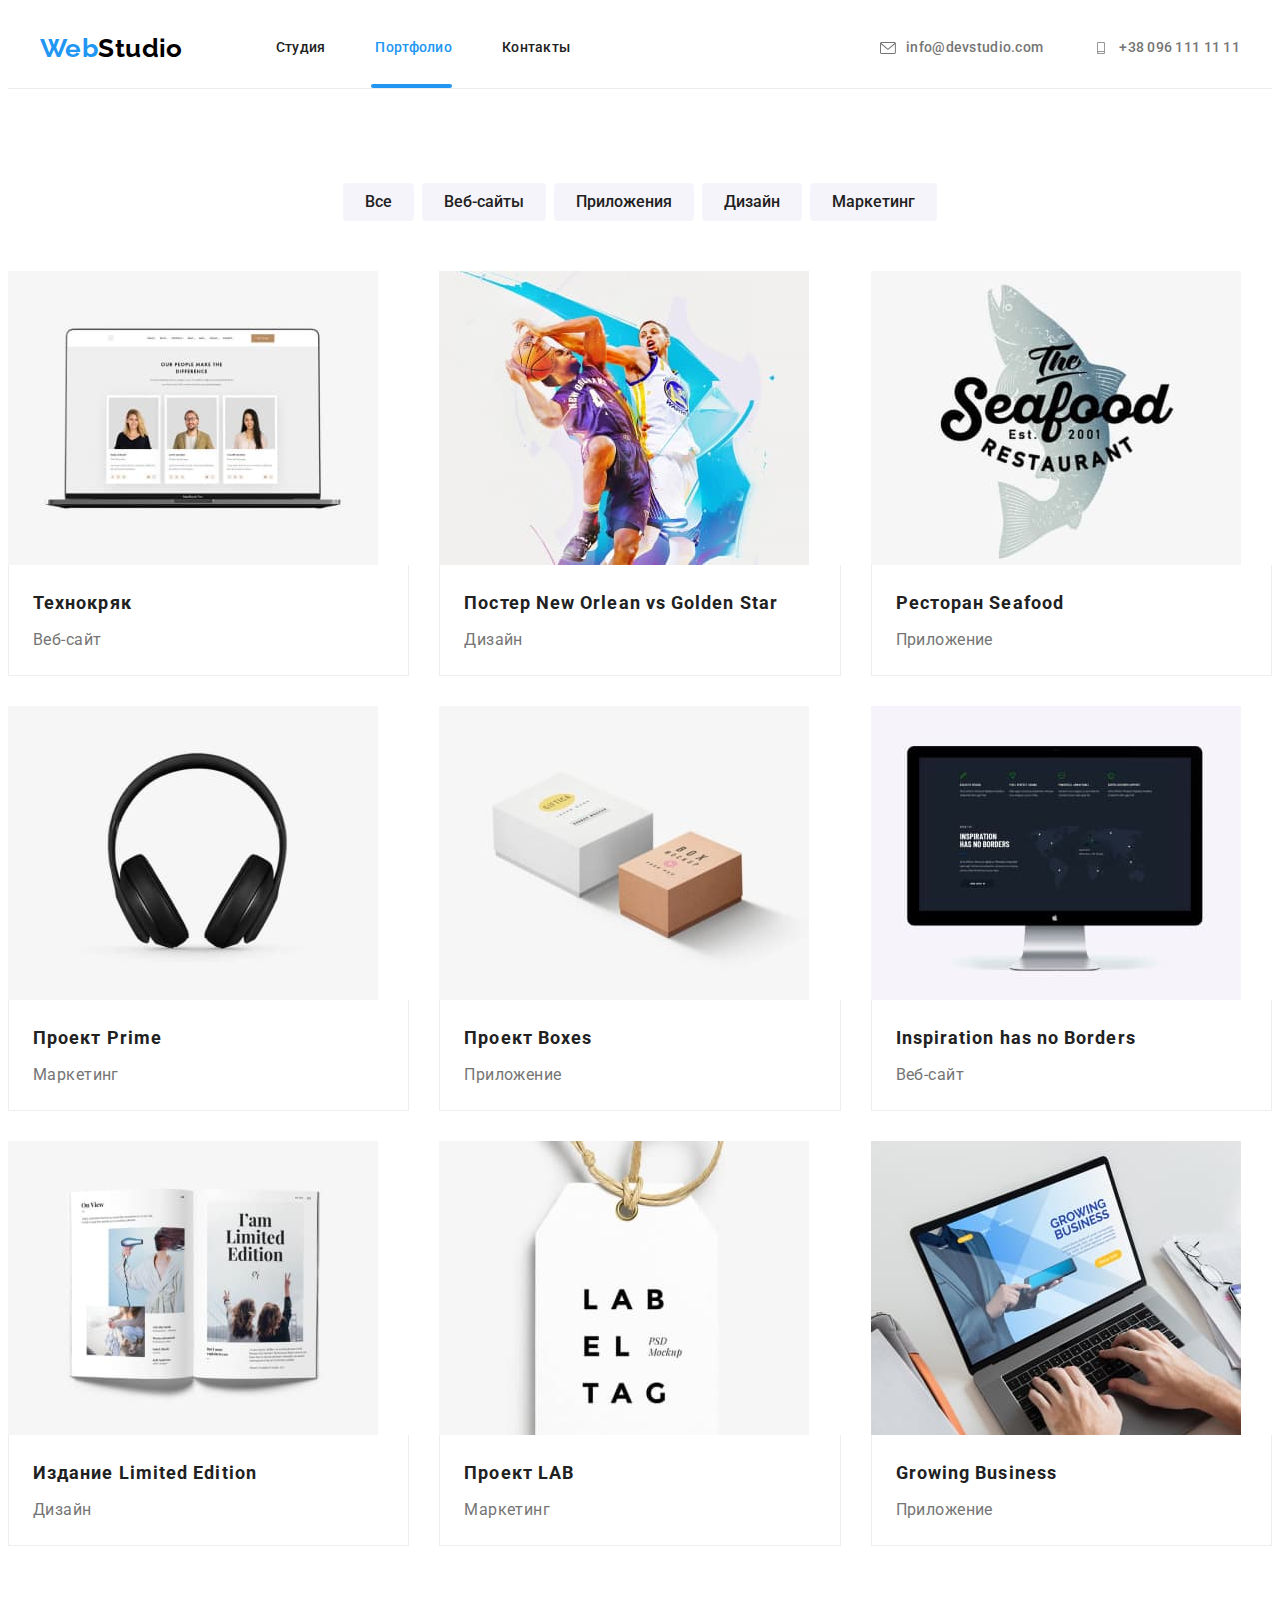
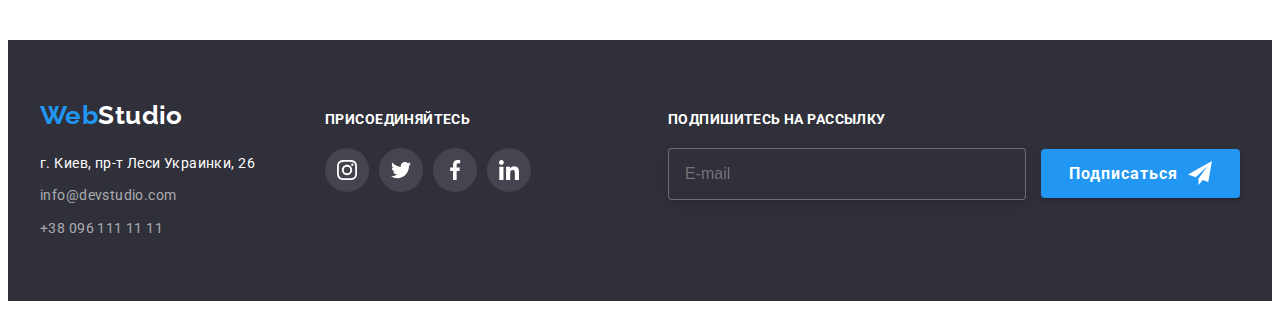
==== portfolio.html @ 540396a2 "Оформление классов по BEM: hero, button" ====
<!DOCTYPE html>
<html lang="ru">
  <head>
    <meta charset="UTF-8" />
    <meta http-equiv="X-UA-Compatible" content="IE=edge" />
    <meta name="viewport" content="width=device-width, initial-scale=1.0" />
    <link rel="preconnect" href="https://fonts.gstatic.com" />
    <link
      href="https://fonts.googleapis.com/css2?family=Raleway:wght@700&family=Roboto:wght@400;500;700;900&display=swap"
      rel="stylesheet"
    />
    <link rel="stylesheet" href="./css/styles.css" />
    <link
      rel="stylesheet"
      href="https://cdnjs.cloudflare.com/ajax/libs/modern-normalize/0.2.0/modern-normalize.min.css"
      integrity="sha512-sqIVMkf5f8XGYI/UZYGs7wODxlUeoj9JknataPfUwtvrSKWMHrMXGZ7Evb6nabFYJQG15vFFyALe6r0nWCD1Ug=="
      crossorigin="anonymous"
    />
    <title>Портфолио</title>
  </head>
  <body class="body">
    <!--Header-->
    <header class="header">
      <div class="body__container">
        <nav class="navigation">
          <a href="./index.html" class="logo logo--color-black header__logo"><span class="logo__web">Web</span>Studio</a>
          <ul class="list navigation__list">
            <li class="navigation__item">
              <a href="./index.html" class="navigation__link">Студия</a>
            </li>
            <li class="navigation__item">
              <a href="./portfolio.html" class="navigation__link navigation__current-page">Портфолио</a>
            </li>
            <li class="navigation__item">
              <a href="#" class="navigation__link">Контакты</a>
            </li>
          </ul>
        </nav>
        <ul class="list header-contact__list">
          <li class="header-contact__item">
            <a href="mailto:info@devstudio.com" class="header-contact__link">
              <svg class="header-contact__icon" aria-label="Электронный адрес" width="16px" height="12px">
                <use href="./images/icons.svg#envelope"></use>
              </svg>
              info@devstudio.com</a>
          </li>
          <li class="header-contact__item">
            <a href="tel:+380961111111" class="header-contact__link">
              <svg class="header-contact__icon" aria-label="Номер телефона" width="16px" height="12px">
                <use href="./images/icons.svg#smartphone"></use>
              </svg>
              +38 096 111 11 11</a>
          </li>
        </ul>
      </div>
    </header>
    <main>
      <!-- Our portfolio -->
      <section class="section">
        <div class="container">
          <h1 class="visually-hidden">Наше портфолио</h1>
          <h2 class="visually-hidden">Work filter</h2>
          <ul class="work-filter list">
            <li class="item">
              <button type="button" class="filter-button">Все</button>
            </li>
            <li class="item">
              <button type="button" class="filter-button">Веб-сайты</button>
            </li>
            <li class="item">
              <button type="button" class="filter-button">Приложения</button>
            </li>
            <li class="item">
              <button type="button" class="filter-button">Дизайн</button>
            </li>
            <li class="item">
              <button type="button" class="filter-button">Маркетинг</button>
            </li>
          </ul>
          <h2 class="visually-hidden">Work list</h2>
          <ul class="work-list list">
            <li class="item">
              <div class="work-photo">
                <img src="./images/portfolio/work1.jpg" alt="Ноутбук с
                изображением лендинга" width: 370px; />
                <div class="work-overlay">
                  <p class="text">
                    Технокряк это современная площадка распространения
                    коронавируса. Компании используют эту платформу для
                    цифрового шпионажа и атак на защищённые сервера конкурентов.
                  </p>
                </div>
              </div>
              <div class="work-list-content">
                <h3 class="work-name">Технокряк</h3>
                <p class="work-type">Веб-сайт</p>
              </div>
            </li>
            <li class="item">
              <div class="work-photo">
                <img src="./images/portfolio/work2.jpg" alt="Два баскетболиста"
                width: 370px; />
                <div class="work-overlay">
                  <p class="text">
                    Технокряк это современная площадка распространения
                    коронавируса. Компании используют эту платформу для
                    цифрового шпионажа и атак на защищённые сервера конкурентов.
                  </p>
                </div>
              </div>
              <div class="work-list-content">
                <h3 class="work-name">Постер New Orlean vs Golden Star</h3>
                <p class="work-type">Дизайн</p>
              </div>
            </li>
            <li class="item">
              <div class="work-photo">
                <img src="./images/portfolio/work3.jpg" alt="Логотип Seafood"
                width: 370px; />
                <div class="work-overlay">
                  <p class="text">
                    Технокряк это современная площадка распространения
                    коронавируса. Компании используют эту платформу для
                    цифрового шпионажа и атак на защищённые сервера конкурентов.
                  </p>
                </div>
              </div>
              <div class="work-list-content">
                <h3 class="work-name">Ресторан Seafood</h3>
                <p class="work-type">Приложение</p>
              </div>
            </li>
            <li class="item">
              <div class="work-photo">
                <img src="./images/portfolio/work4.jpg" alt="Наушники" width:
                370px; />
                <div class="work-overlay">
                  <p class="text">
                    Технокряк это современная площадка распространения
                    коронавируса. Компании используют эту платформу для
                    цифрового шпионажа и атак на защищённые сервера конкурентов.
                  </p>
                </div>
              </div>
              <div class="work-list-content">
                <h3 class="work-name">Проект Prime</h3>
                <p class="work-type">Маркетинг</p>
              </div>
            </li>
            <li class="item">
              <div class="work-photo">
                <img src="./images/portfolio/work5.jpg" alt="Коробки" width:
                370px; />
                <div class="work-overlay">
                  <p class="text">
                    Технокряк это современная площадка распространения
                    коронавируса. Компании используют эту платформу для
                    цифрового шпионажа и атак на защищённые сервера конкурентов.
                  </p>
                </div>
              </div>
              <div class="work-list-content">
                <h3 class="work-name">Проект Boxes</h3>
                <p class="work-type">Приложение</p>
              </div>
            </li>
            <li class="item">
              <div class="work-photo">
                <img src="./images/portfolio/work6.jpg" alt="Монитор" width:
                370px; />
                <div class="work-overlay">
                  <p class="text">
                    Технокряк это современная площадка распространения
                    коронавируса. Компании используют эту платформу для
                    цифрового шпионажа и атак на защищённые сервера конкурентов.
                  </p>
                </div>
              </div>
              <div class="work-list-content">
                <h3 class="work-name">Inspiration has no Borders</h3>
                <p class="work-type">Веб-сайт</p>
              </div>
            </li>
            <li class="item">
              <div class="work-photo">
                <img src="./images/portfolio/work7.jpg" alt="Книга" />
                <div class="work-overlay">
                  <p class="text">
                    Технокряк это современная площадка распространения
                    коронавируса. Компании используют эту платформу для
                    цифрового шпионажа и атак на защищённые сервера конкурентов.
                  </p>
                </div>
              </div>
              <div class="work-list-content">
                <h3 class="work-name">Издание Limited Edition</h3>
                <p class="work-type">Дизайн</p>
              </div>
            </li>
            <li class="item">
              <div class="work-photo">
                <img src="./images/portfolio/work8.jpg" alt="Бирка LAB" width:
                370px; />
                <div class="work-overlay">
                  <p class="text">
                    Технокряк это современная площадка распространения
                    коронавируса. Компании используют эту платформу для
                    цифрового шпионажа и атак на защищённые сервера конкурентов.
                  </p>
                </div>
              </div>
              <div class="work-list-content">
                <h3 class="work-name">Проект LAB</h3>
                <p class="work-type">Маркетинг</p>
              </div>
            </li>
            <li class="item">
              <div class="work-photo">
                <img src="./images/portfolio/work9.jpg" alt="Работа за
                ноутбуком" width: 370px; />
                <div class="work-overlay">
                  <p class="text">
                    Технокряк это современная площадка распространения
                    коронавируса. Компании используют эту платформу для
                    цифрового шпионажа и атак на защищённые сервера конкурентов.
                  </p>
                </div>
              </div>
              <div class="work-list-content">
                <h3 class="work-name">Growing Business</h3>
                <p class="work-type">Приложение</p>
              </div>
            </li>
          </ul>
        </div>
      </section>
    </main>
    <!--Footer-->
    <footer class="footer">
      <div class="body__container">
        <div class="address-thumb">
          <a href="./index.html" class="logo logo--color-white">
            <span class="logo__web">Web</span>Studio</a>
          <address class="address">
            г. Киев, пр-т Леси Украинки, 26
            <a href="mailto:info@devstudio.com" class="footer-contacts">info@devstudio.com</a>
            <a href="tel:+380961111111" class="footer-contacts">+38 096 111 11 11</a>
          </address>
        </div>
        <div class="member-social-links-thumb">
          <p class="footer-title">присоединяйтесь</p>
          <ul class="footer-social-links">
            <li class="footer-social-link">
              <a href="#" class="social-link" aria-label="иконка instagram">
                <svg class="icon" width="20px" height="20px">
                  <use href="./images/icons.svg#instagram"></use>
                </svg>
              </a>
            </li>
            <li class="footer-social-link">
              <a href="#" class="social-link" aria-label="иконка twitter">
                <svg class="icon" width="20px" height="20px">
                  <use href="./images/icons.svg#twitter"></use>
                </svg>
              </a>
            </li>
            <li class="footer-social-link">
              <a href="#" class="social-link" aria-label="иконка facebook">
                <svg class="icon" width="20px" height="20px">
                  <use href="./images/icons.svg#facebook"></use>
                </svg>
              </a>
            </li>
            <li class="footer-social-link">
              <a href="#" class="social-link" aria-label="иконка linkedin">
                <svg class="icon" width="20px" height="20px">
                  <use href="./images/icons.svg#linkedin"></use>
                </svg>
              </a>
            </li>
          </ul>
        </div>
        <div class="subscribe-thumb">
          <form class="subscribe-form">
            <p class="footer-title">Подпишитесь на рассылку</p>
            <label class="subscribe-field">
              <input type="email" class="subscribe-input" name="mail" placeholder="E-mail" />
            </label>
            <button type="submit" class="button subscribe__button">
              Подписаться
              <svg class="subscribe__icon" width="24px" height="24px">
                <use href="./images/icons.svg#icon-send"></use>
              </svg>
            </button>
          </form>
        </div>
      </div>
    </footer>
  </body>
</html>
---- css/styles.css ----
:root {
  --text-color: #757575;
  --accent: #2196f3;
  --heading-color: #212121;
  --white-color: #ffffff;
  --black-color: #000000;
  --background-dark: #2f303a;
  --background-grey: #f5f4fa;
  --icon-color: #afb1b8;
  --duration: 250ms;
  --cubic-bezier: cubic-bezier(0.4, 0, 0.2, 1);
}

.body {
  font-family: "Roboto", sans-serif;
  font-style: normal;
  font-weight: normal;
  font-size: 14px;
  line-height: 1.71;
  letter-spacing: 0.03em;
  color: var(--text-color);
}

a {
  text-decoration: none;
}

li {
  list-style: none;
}

img {
  display: block;
  max-width: 100%;
  height: auto;
}

button {
  font-family: inherit;
  cursor: pointer;
  background-color: inherit;
  border: none;
}

h1,
h2,
h3,
h4,
h5,
h6,
p {
  margin-top: 0;
  margin-bottom: 0;
}

/* components */

.body__container {
  width: 1200px;
  padding-left: 15px;
  padding-right: 15px;
  margin-left: auto;
  margin-right: auto;
}

.list {
  list-style: none;
  padding-left: 0;
  margin: 0;
}

.logo {
  font-family: Raleway, sans-serif;
  font-style: normal;
  font-weight: bold;
  font-size: 26px;
  line-height: 1.19;
}

.logo__web {
  color: var(--accent);
}

.logo--color-black {
  color: var(--black-color);
}

.logo--color-white {
  color: var(--white-color);
}

.section {
  padding-top: 94px;
  padding-bottom: 94px;
}

.section__title {
  margin-bottom: 50px;
  font-size: 36px;
  line-height: 1.17;
  text-align: center;
  color: var(--heading-color);
}

.visually-hidden {
  position: absolute;
  width: 1px;
  height: 1px;
  margin: -1px;
  border: 0;
  padding: 0;

  white-space: nowrap;
  clip-path: inset(100%);
  clip: rect(0 0 0 0);
  overflow: hidden;
}

/* header */

.header {
  border-bottom: 1px solid #ececec;
}

.header .body__container,
.navigation,
.navigation__list,
.header-contact__list {
  display: flex;
  align-items: center;
}

.header__logo {
  margin-right: 93px;
}

.navigation__link {
  color: var(--heading-color);
}

.navigation__item:not(:last-child) {
  margin-right: 50px;
}

.header-contact__list {
  margin-left: auto;
}

.header-contact__item + .header-contact__item {
  margin-left: 50px;
}

.navigation__link,
.header-contact__link {
  display: flex;
  align-items: center;
  padding-top: 32px;
  padding-bottom: 32px;

  font-weight: 500;
  line-height: 1.14;
  letter-spacing: 0.02em;

  transition: color var(--duration) var(--cubic-bezier);
}

.header-contact__link {
  color: var(--text-color);
}

.header-contact__icon {
  margin-right: 10px;
  fill: currentColor;

  transition: fill var(--duration) var(--cubic-bezier);
}

.navigation__link:hover,
.navigation__link:focus,
.header-contact__link:hover,
.header-contact__link:focus,
.footer-contacts:hover,
.footer-contacts:focus {
  color: var(--accent);
}

.header-contact__link:hover .icon,
.header-contact__link:focus .icon {
  fill: var(--accent);
}

.navigation__current-page {
  position: relative;
  color: var(--accent);
  font-weight: 500;
  letter-spacing: 0.02em;
}

.navigation__current-page::after {
  content: "";
  position: absolute;
  right: 0;
  bottom: 0;
  width: 100%;
  border: 2px solid var(--accent);
  border-radius: 2px;
}

/* hero */

.hero {
  padding-top: 200px;
  padding-bottom: 200px;
  margin-left: auto;
  margin-right: auto;

  max-width: 1600px;

  background-color: #c4c4c4;
  background-image: linear-gradient(
      to right,
      rgba(47, 48, 58, 0.4),
      rgba(47, 48, 58, 0.4)
    ),
    url(../images/main-bg.jpg);
  background-size: cover;
}

.hero__title {
  max-width: 696px;
  margin-left: auto;
  margin-right: auto;
  margin-top: 0;
  margin-bottom: 30px;

  font-weight: 900;
  font-size: 44px;
  line-height: 1.36;
  text-align: center;
  letter-spacing: 0.06em;
  text-transform: uppercase;
  color: var(--white-color);
}

.button {
  font-weight: bold;
  font-size: 16px;
  line-height: 1.87;
  display: flex;
  align-items: center;
  text-align: center;
  letter-spacing: 0.06em;
  cursor: pointer;
  border: 0;
  color: var(--white-color);
  background-color: var(--accent);
  box-shadow: 0px 4px 4px rgba(0, 0, 0, 0.15);
  border-radius: 4px;
}

.hero__button {
  margin-left: auto;
  margin-right: auto;
  padding: 10px 32px;
}

/* Modal */

.backdrop {
  position: fixed;
  top: 0;
  left: 0;

  width: 100%;
  height: 100%;

  background-color: rgba(0, 0, 0, 0.2);

  opacity: 1;

  transition: opacity var(--duration) var(--cubic-bezier),
    visibility var(--duration) var(--cubic-bezier);
}

.backdrop.is-hidden {
  opacity: 0;
  pointer-events: none;
  visibility: hidden;
}

.backdrop.is-hidden .modal {
  transform: translate(-50%, -50%) scale(0.9);
  transition: transform var(--duration) var(--cubic-bezier);
}

.modal {
  position: absolute;
  top: 50%;
  left: 50%;

  width: 528px;
  height: 581px;
  padding: 40px;

  border-radius: 4px;
  background-color: var(--white-color);
  box-shadow: 0px 1px 3px rgba(0, 0, 0, 0.12), 0px 1px 1px rgba(0, 0, 0, 0.14),
    0px 2px 1px rgba(0, 0, 0, 0.2);

  transform: translate(-50%, -50%) scale(1);
  transition: transform var(--duration) var(--cubic-bezier);
}

.modal-title {
  font-weight: bold;
  font-size: 20px;
  line-height: 1.15;
  text-align: center;
  letter-spacing: 0.03em;
  color: var(--heading-color);
}

.form {
  margin-top: 30px;
  margin-bottom: 20px;
}

.form-field {
  position: relative;
  display: block;
}

.form-label {
  position: absolute;
  top: -18px;
  left: 0;
  font-size: 12px;
  line-height: 1.17;
  letter-spacing: 0.01em;
}

.form-input {
  width: 100%;
  margin: 0 0 28px 0;
  padding: 11px 12px 11px 42px;
  border: 1px solid rgba(33, 33, 33, 0.2);
  box-sizing: border-box;
  border-radius: 4px;
  outline: 0;
  transition: border-color var(--duration) var(--cubic-bezier);
}

.form-input:focus {
  border-color: var(--accent);
}

.form-icon {
  position: absolute;
  top: 11px;
  left: 12px;
  transition: fill var(--duration) var(--cubic-bezier);
}

.form-input:focus + .form-icon {
  fill: var(--accent);
}

.form-comment {
  padding: 12px 16px;
  margin-bottom: 20px;
  width: 100%;
  height: 120px;
  resize: none;
  border: 1px solid rgba(33, 33, 33, 0.2);
  box-sizing: border-box;
  border-radius: 4px;
  outline: 0;
  transition: border-color var(--duration) var(--cubic-bezier);
}

.form-comment:focus {
  border-color: var(--accent);
}

.form-comment::placeholder {
  font-size: 14px;
  line-height: 1.14;
  letter-spacing: 0.01em;
  color: rgba(117, 117, 117, 0.5);
}

.form-field-checkbox {
  display: flex;
  align-items: center;
}

.form-checkbox {
  -webkit-appearance: none;
  -moz-appearance: none;
  appearance: none;
  position: absolute;
  display: flex;
  align-items: center;
  justify-content: center;
}

.form-checkbox-icon {
  position: absolute;
  margin-left: 12px;
  width: 16px;
  height: 15px;
  display: flex;
  align-items: center;
  border: 2px solid var(--heading-color);
  border-radius: 2px;
  box-sizing: border-box;
  box-shadow: 0px 4px 4px rgba(0, 0, 0, 0.25);
  transition: background-color var(--duration) var(--cubic-bezier);
  transition: border var(--duration) var(--cubic-bezier);
}

.form-checkbox:checked + .form-checkbox-icon {
  background-color: var(--accent);
  border: 0;
}

.form-checkbox-text {
  margin-left: 35px;
}

.form-contract-link {
  text-decoration-line: underline;
  color: var(--accent);
}

.form__button {
  margin-top: 30px;
  margin-left: auto;
  margin-right: auto;
  padding: 10px 55px;
}

.modal-close {
  position: absolute;
  top: 8px;
  right: 8px;
  display: flex;
  justify-content: center;
  align-items: center;
  width: 30px;
  height: 30px;
  border-radius: 50%;
  border: 1px solid rgba(0, 0, 0, 0.1);
  transition: fill var(--duration) var(--cubic-bezier);
}

.modal-close:hover {
  fill: var(--accent);
}

/* feature */

.feature {
  display: flex;
  margin: -15px;
}

.feature .item {
  width: 270px;
  margin: 15px;
}

.feature-title {
  margin-bottom: 10px;
  font-size: 14px;
  line-height: 1.14;
  text-transform: uppercase;
  color: var(--heading-color);
}

.feature-icon {
  height: 120px;
  margin-bottom: 30px;
  background-color: var(--background-grey);
}

.feature-icon {
  display: flex;
  justify-content: center;
  align-items: center;
}

/* Our work */

.our-work {
  padding-top: 0;
}

.our-work-lists {
  display: flex;
  margin: -15px;
}

.our-work-list {
  position: relative;
  margin: 15px;
}

.our-work-box {
  position: absolute;
  bottom: 0;
  display: flex;
  align-items: center;
  justify-content: center;
  width: 100%;
  height: 70px;
  background: rgba(47, 48, 58, 0.8);
}

.our-work-title {
  font-weight: bold;
  font-size: 14px;
  line-height: 1.14;
  text-transform: uppercase;
  color: var(--white-color);
}

/* Our team */

.our-team {
  background-color: var(--background-grey);
}

.member-description {
  padding: 30px;
}

.team-list {
  display: flex;
  margin: -15px;
}

.team-list .item {
  max-width: 270px;
  margin: 15px;
  background-color: var(--white-color);
  box-shadow: 0px 1px 3px rgba(0, 0, 0, 0.12), 0px 1px 1px rgba(0, 0, 0, 0.14),
    0px 2px 1px rgba(0, 0, 0, 0.2);
  border-radius: 0px 0px 4px 4px;
}

.team-member {
  margin-bottom: 10px;
  font-weight: 500;
  font-size: 16px;
  line-height: 1.19;
  text-align: center;
  color: var(--heading-color);
}

.team-position {
  margin-bottom: 16px;
  font-size: 16px;
  line-height: 1.19;
  text-align: center;
}

.member-social-links {
  padding: 0;
  display: flex;
  justify-content: space-between;
}

.social-link {
  display: flex;
  justify-content: center;
  align-items: center;
  width: 44px;
  height: 44px;
  border-radius: 50%;
  transition: background-color var(--duration) var(--cubic-bezier);
}

.member-social-links .icon {
  fill: var(--icon-color);
  transition: fill var(--duration) var(--cubic-bezier);
}

.member-social-links .social-link:hover .icon,
.member-social-links .social-link:focus .icon {
  fill: var(--white-color);
}

.member-social-links .social-link:hover,
.member-social-links .social-link:focus {
  background-color: var(--accent);
}

/* Regular clients */

.regular-clients {
  display: flex;
  padding: 0;
  margin: 0;
}

.regular-clients .item:not(:last-child) {
  margin-right: 30px;
}

.client-link {
  display: flex;
  justify-content: center;
  align-items: center;
  width: 170px;
  height: 90px;
  border: 1px solid var(--icon-color);
  border-radius: 4px;
  transition: border-color var(--duration) var(--cubic-bezier);
}

.regular-clients .icon {
  fill: var(--icon-color);
  transition: fill var(--duration) var(--cubic-bezier);
}

.client-link:hover,
.client-link:focus {
  border-color: var(--accent);
}

.client-link:hover .icon,
.client-link:focus .icon {
  fill: var(--accent);
}

/* Footer */

.footer {
  padding-top: 60px;
  padding-bottom: 60px;
  background-color: var(--background-dark);
}

.footer .logo {
  color: var(--white-color);
}

.address {
  margin-top: 20px;

  font-style: normal;
  color: var(--white-color);
}

.footer-contacts {
  display: block;
  margin-top: 9px;

  color: rgba(255, 255, 255, 0.6);

  transition: color var(--duration) var(--cubic-bezier);
}

.footer .body__container {
  display: flex;
  align-items: baseline;
}

.member-social-links-thumb {
  margin-left: 70px;
}

.footer-title {
  margin-bottom: 20px;
  font-weight: bold;
  font-size: 14px;
  line-height: 1.14;
  text-transform: uppercase;
  color: var(--white-color);
}

.footer-social-links {
  margin: 0;
  padding: 0;
  display: flex;
}

.footer-social-link:not(:last-child) {
  margin-right: 10px;
}

.footer-social-links .social-link {
  background-color: rgba(255, 255, 255, 0.1);
}

.footer-social-links .icon {
  fill: var(--white-color);
}

.footer-social-links .social-link:hover .icon,
.footer-social-links .social-link:focus .icon {
  fill: var(--white-color);
}

.footer-social-links .social-link:hover,
.footer-social-links .social-link:focus {
  background-color: var(--accent);
}

.subscribe-thumb {
  margin-left: auto;
}

.subscribe-input {
  width: 358px;
  padding: 15px 16px;
  font-size: 16px;
  line-height: 1.25;
  cursor: pointer;
  border: 1px solid rgba(255, 255, 255, 0.3);
  box-sizing: border-box;
  filter: drop-shadow(0px 4px 4px rgba(0, 0, 0, 0.15));
  border-radius: 4px;
  background-color: var(--background-dark);
  color: var(--white-color);
}

.subscribe__button {
  margin-left: 12px;
  margin-right: auto;
  padding: 10px 28px;
  display: inline-flex;
}

.subscribe__icon {
  margin-left: 10px;
}

/* Work filter */

.work-filter {
  display: flex;
  justify-content: center;
  margin-bottom: 50px;
}

.work-filter .item + .item {
  margin-left: 8px;
}

.filter-button {
  padding: 6px 22px;
  font-weight: 500;
  font-size: 16px;
  line-height: 1.62;
  text-align: center;
  cursor: pointer;
  border: 0;
  border-radius: 4px;
  color: var(--heading-color);
  background-color: var(--background-grey);
  transition-property: color, background-color, box-shadow;
  transition-duration: var(--duration);
  transition-timing-function: var(--cubic-bezier);
}

.filter-button:hover,
.filter-button:focus {
  color: var(--white-color);
  background-color: var(--accent);
  box-shadow: 0px 3px 1px rgba(0, 0, 0, 0.1), 0px 1px 2px rgba(0, 0, 0, 0.08),
    0px 2px 2px rgba(0, 0, 0, 0.12);
}

/* Work list */

.work-list {
  display: flex;
  flex-wrap: wrap;
  margin: -15px;
}

.work-list .item {
  margin: 15px;
  flex-basis: calc(100% / 3 - 30px);
  box-sizing: border-box;
  transition: box-shadow var(--duration) var(--cubic-bezier);
}

.work-list .item:hover,
.work-list .item:focus {
  box-shadow: 0px 1px 1px rgba(0, 0, 0, 0.12), 0px 4px 4px rgba(0, 0, 0, 0.06),
    1px 4px 6px rgba(0, 0, 0, 0.16);
}

.work-list-content {
  padding: 20px 24px;
  border: 1px solid #eeeeee;
  border-top: none;
}

.work-name {
  margin-bottom: 4px;
  font-size: 18px;
  line-height: 2;
  letter-spacing: 0.06em;
  color: var(--heading-color);
}

.work-type {
  margin-bottom: 0;
  font-size: 16px;
  line-height: 1.87;
}

.work-photo {
  position: relative;
  overflow: hidden;
}

.work-overlay {
  position: absolute;
  top: 0;
  right: 0;
  display: flex;
  align-items: center;
  justify-content: center;
  width: 100%;
  height: 100%;
  background: rgba(33, 150, 243, 0.9);
  transform: translateY(100%);
  transition: transform var(--duration) var(--cubic-bezier);
}

.work-list .item:hover .work-overlay,
.work-list .item:focus .work-overlay {
  transform: translateY(0);
  transition: transform var(--duration) var(--cubic-bezier);
}

.work-overlay .text {
  padding: 0 24px;
  font-size: 18px;
  line-height: 1.56;
  color: var(--white-color);
}
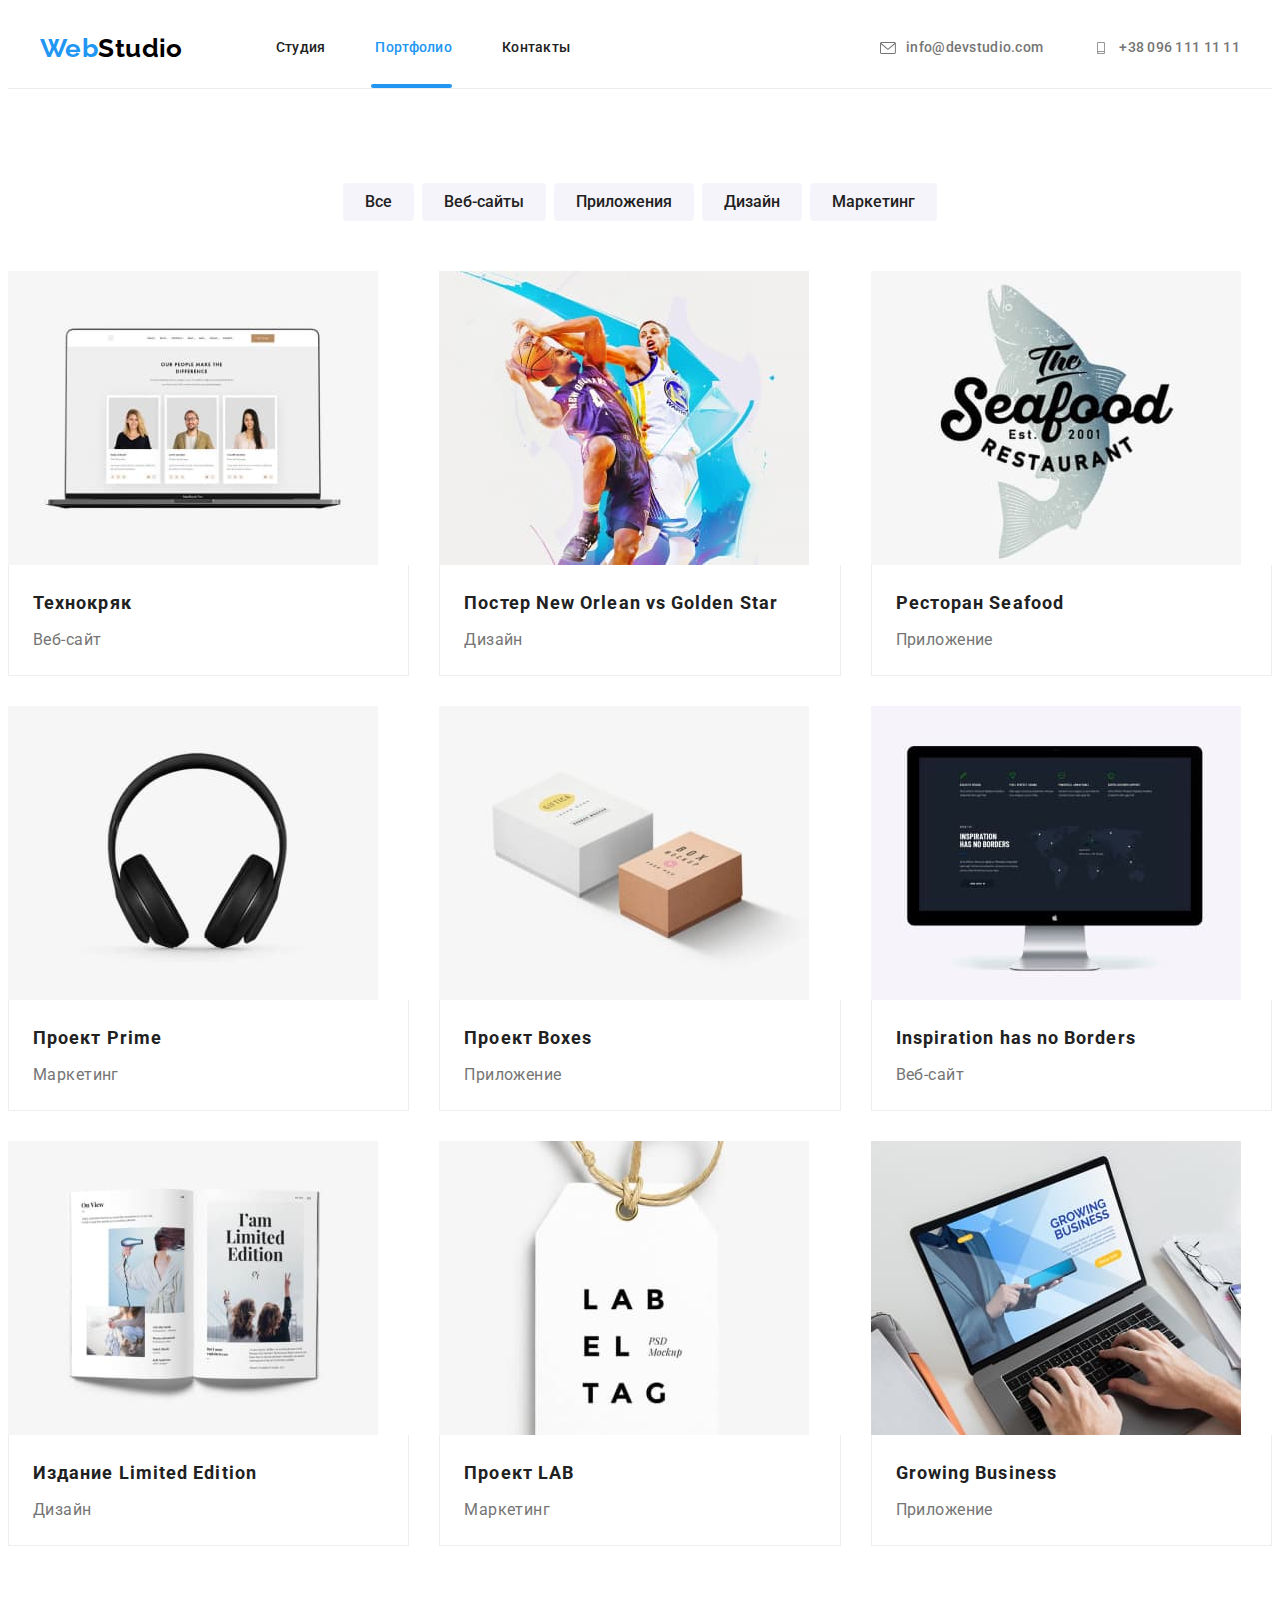
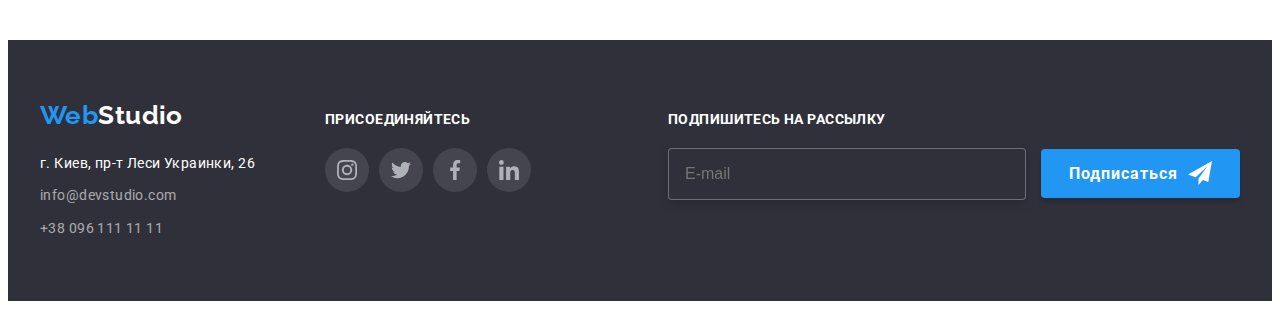
==== commit 26f7b1b4: "Оформление классов по BEM: portfolio" ====
--- a/portfolio.html
+++ b/portfolio.html
@@ -36,17 +36,17 @@
             </li>
           </ul>
         </nav>
-        <ul class="list header-contact__list">
-          <li class="header-contact__item">
-            <a href="mailto:info@devstudio.com" class="header-contact__link">
-              <svg class="header-contact__icon" aria-label="Электронный адрес" width="16px" height="12px">
+        <ul class="list header-contact-list">
+          <li class="header-contact-list__item">
+            <a href="mailto:info@devstudio.com" class="header-contact-list__link">
+              <svg class="header-contact-list__icon" aria-label="Электронный адрес" width="16px" height="12px">
                 <use href="./images/icons.svg#envelope"></use>
               </svg>
               info@devstudio.com</a>
           </li>
-          <li class="header-contact__item">
-            <a href="tel:+380961111111" class="header-contact__link">
-              <svg class="header-contact__icon" aria-label="Номер телефона" width="16px" height="12px">
+          <li class="header-contact-list__item">
+            <a href="tel:+380961111111" class="header-contact-list__link">
+              <svg class="header-contact-list__icon" aria-label="Номер телефона" width="16px" height="12px">
                 <use href="./images/icons.svg#smartphone"></use>
               </svg>
               +38 096 111 11 11</a>
@@ -61,30 +61,30 @@
           <h1 class="visually-hidden">Наше портфолио</h1>
           <h2 class="visually-hidden">Work filter</h2>
           <ul class="work-filter list">
-            <li class="item">
-              <button type="button" class="filter-button">Все</button>
-            </li>
-            <li class="item">
-              <button type="button" class="filter-button">Веб-сайты</button>
-            </li>
-            <li class="item">
-              <button type="button" class="filter-button">Приложения</button>
-            </li>
-            <li class="item">
-              <button type="button" class="filter-button">Дизайн</button>
-            </li>
-            <li class="item">
-              <button type="button" class="filter-button">Маркетинг</button>
+            <li class="work-filter__item">
+              <button type="button" class="work-filter__button">Все</button>
+            </li>
+            <li class="work-filter__item">
+              <button type="button" class="work-filter__button">Веб-сайты</button>
+            </li>
+            <li class="work-filter__item">
+              <button type="button" class="work-filter__button">Приложения</button>
+            </li>
+            <li class="work-filter__item">
+              <button type="button" class="work-filter__button">Дизайн</button>
+            </li>
+            <li class="work-filter__item">
+              <button type="button" class="work-filter__button">Маркетинг</button>
             </li>
           </ul>
           <h2 class="visually-hidden">Work list</h2>
           <ul class="work-list list">
-            <li class="item">
-              <div class="work-photo">
+            <li class="work-list__item">
+              <div class="work-list__photo">
                 <img src="./images/portfolio/work1.jpg" alt="Ноутбук с
                 изображением лендинга" width: 370px; />
-                <div class="work-overlay">
-                  <p class="text">
+                <div class="work-list__overlay">
+                  <p class="work-list__text">
                     Технокряк это современная площадка распространения
                     коронавируса. Компании используют эту платформу для
                     цифрового шпионажа и атак на защищённые сервера конкурентов.
@@ -96,12 +96,12 @@
                 <p class="work-type">Веб-сайт</p>
               </div>
             </li>
-            <li class="item">
-              <div class="work-photo">
+            <li class="work-list__item">
+              <div class="work-list__photo">
                 <img src="./images/portfolio/work2.jpg" alt="Два баскетболиста"
                 width: 370px; />
-                <div class="work-overlay">
-                  <p class="text">
+                <div class="work-list__overlay">
+                  <p class="work-list__text">
                     Технокряк это современная площадка распространения
                     коронавируса. Компании используют эту платформу для
                     цифрового шпионажа и атак на защищённые сервера конкурентов.
@@ -113,12 +113,12 @@
                 <p class="work-type">Дизайн</p>
               </div>
             </li>
-            <li class="item">
-              <div class="work-photo">
+            <li class="work-list__item">
+              <div class="work-list__photo">
                 <img src="./images/portfolio/work3.jpg" alt="Логотип Seafood"
                 width: 370px; />
-                <div class="work-overlay">
-                  <p class="text">
+                <div class="work-list__overlay">
+                  <p class="work-list__text">
                     Технокряк это современная площадка распространения
                     коронавируса. Компании используют эту платформу для
                     цифрового шпионажа и атак на защищённые сервера конкурентов.
@@ -130,12 +130,12 @@
                 <p class="work-type">Приложение</p>
               </div>
             </li>
-            <li class="item">
-              <div class="work-photo">
+            <li class="work-list__item">
+              <div class="work-list__photo">
                 <img src="./images/portfolio/work4.jpg" alt="Наушники" width:
                 370px; />
-                <div class="work-overlay">
-                  <p class="text">
+                <div class="work-list__overlay">
+                  <p class="work-list__text">
                     Технокряк это современная площадка распространения
                     коронавируса. Компании используют эту платформу для
                     цифрового шпионажа и атак на защищённые сервера конкурентов.
@@ -147,12 +147,12 @@
                 <p class="work-type">Маркетинг</p>
               </div>
             </li>
-            <li class="item">
-              <div class="work-photo">
+            <li class="work-list__item">
+              <div class="work-list__photo">
                 <img src="./images/portfolio/work5.jpg" alt="Коробки" width:
                 370px; />
-                <div class="work-overlay">
-                  <p class="text">
+                <div class="work-list__overlay">
+                  <p class="work-list__text">
                     Технокряк это современная площадка распространения
                     коронавируса. Компании используют эту платформу для
                     цифрового шпионажа и атак на защищённые сервера конкурентов.
@@ -164,12 +164,12 @@
                 <p class="work-type">Приложение</p>
               </div>
             </li>
-            <li class="item">
-              <div class="work-photo">
+            <li class="work-list__item">
+              <div class="work-list__photo">
                 <img src="./images/portfolio/work6.jpg" alt="Монитор" width:
                 370px; />
-                <div class="work-overlay">
-                  <p class="text">
+                <div class="work-list__overlay">
+                  <p class="work-list__text">
                     Технокряк это современная площадка распространения
                     коронавируса. Компании используют эту платформу для
                     цифрового шпионажа и атак на защищённые сервера конкурентов.
@@ -181,11 +181,11 @@
                 <p class="work-type">Веб-сайт</p>
               </div>
             </li>
-            <li class="item">
-              <div class="work-photo">
+            <li class="work-list__item">
+              <div class="work-list__photo">
                 <img src="./images/portfolio/work7.jpg" alt="Книга" />
-                <div class="work-overlay">
-                  <p class="text">
+                <div class="work-list__overlay">
+                  <p class="work-list__text">
                     Технокряк это современная площадка распространения
                     коронавируса. Компании используют эту платформу для
                     цифрового шпионажа и атак на защищённые сервера конкурентов.
@@ -197,12 +197,12 @@
                 <p class="work-type">Дизайн</p>
               </div>
             </li>
-            <li class="item">
-              <div class="work-photo">
+            <li class="work-list__item">
+              <div class="work-list__photo">
                 <img src="./images/portfolio/work8.jpg" alt="Бирка LAB" width:
                 370px; />
-                <div class="work-overlay">
-                  <p class="text">
+                <div class="work-list__overlay">
+                  <p class="work-list__text">
                     Технокряк это современная площадка распространения
                     коронавируса. Компании используют эту платформу для
                     цифрового шпионажа и атак на защищённые сервера конкурентов.
@@ -214,12 +214,12 @@
                 <p class="work-type">Маркетинг</p>
               </div>
             </li>
-            <li class="item">
-              <div class="work-photo">
+            <li class="work-list__item">
+              <div class="work-list__photo">
                 <img src="./images/portfolio/work9.jpg" alt="Работа за
                 ноутбуком" width: 370px; />
-                <div class="work-overlay">
-                  <p class="text">
+                <div class="work-list__overlay">
+                  <p class="work-list__text">
                     Технокряк это современная площадка распространения
                     коронавируса. Компании используют эту платформу для
                     цифрового шпионажа и атак на защищённые сервера конкурентов.
@@ -237,54 +237,54 @@
     </main>
     <!--Footer-->
     <footer class="footer">
-      <div class="body__container">
+      <div class="body__container footer__container">
         <div class="address-thumb">
           <a href="./index.html" class="logo logo--color-white">
             <span class="logo__web">Web</span>Studio</a>
           <address class="address">
             г. Киев, пр-т Леси Украинки, 26
-            <a href="mailto:info@devstudio.com" class="footer-contacts">info@devstudio.com</a>
-            <a href="tel:+380961111111" class="footer-contacts">+38 096 111 11 11</a>
+            <a href="mailto:info@devstudio.com" class="address__contacts">info@devstudio.com</a>
+            <a href="tel:+380961111111" class="address__contacts">+38 096 111 11 11</a>
           </address>
         </div>
-        <div class="member-social-links-thumb">
-          <p class="footer-title">присоединяйтесь</p>
-          <ul class="footer-social-links">
-            <li class="footer-social-link">
-              <a href="#" class="social-link" aria-label="иконка instagram">
-                <svg class="icon" width="20px" height="20px">
+        <div class="footer__social-links-thumb">
+          <p class="footer__title">присоединяйтесь</p>
+          <ul class="footer__social-link-list">
+            <li class="footer__social-link-item">
+              <a href="#" class="social-link footer__social-link" aria-label="иконка instagram">
+                <svg class="social-link__icon" width="20px" height="20px">
                   <use href="./images/icons.svg#instagram"></use>
                 </svg>
               </a>
             </li>
-            <li class="footer-social-link">
-              <a href="#" class="social-link" aria-label="иконка twitter">
-                <svg class="icon" width="20px" height="20px">
+            <li class="footer__social-link-item">
+              <a href="#" class="social-link footer__social-link" aria-label="иконка twitter">
+                <svg class="social-link__icon" width="20px" height="20px">
                   <use href="./images/icons.svg#twitter"></use>
                 </svg>
               </a>
             </li>
-            <li class="footer-social-link">
-              <a href="#" class="social-link" aria-label="иконка facebook">
-                <svg class="icon" width="20px" height="20px">
+            <li class="footer__social-link-item">
+              <a href="#" class="social-link footer__social-link" aria-label="иконка facebook">
+                <svg class="social-link__icon" width="20px" height="20px">
                   <use href="./images/icons.svg#facebook"></use>
                 </svg>
               </a>
             </li>
-            <li class="footer-social-link">
-              <a href="#" class="social-link" aria-label="иконка linkedin">
-                <svg class="icon" width="20px" height="20px">
+            <li class="footer__social-link-item">
+              <a href="#" class="social-link footer__social-link" aria-label="иконка linkedin">
+                <svg class="social-link__icon" width="20px" height="20px">
                   <use href="./images/icons.svg#linkedin"></use>
                 </svg>
               </a>
             </li>
           </ul>
         </div>
-        <div class="subscribe-thumb">
+        <div class="footer__subscribe-thumb">
           <form class="subscribe-form">
-            <p class="footer-title">Подпишитесь на рассылку</p>
-            <label class="subscribe-field">
-              <input type="email" class="subscribe-input" name="mail" placeholder="E-mail" />
+            <p class="footer__title">Подпишитесь на рассылку</p>
+            <label class="subscribe-form__field">
+              <input type="email" class="subscribe-form__input" name="mail" placeholder="E-mail" />
             </label>
             <button type="submit" class="button subscribe__button">
               Подписаться
--- a/css/styles.css
+++ b/css/styles.css
@@ -125,7 +125,7 @@
 .header .body__container,
 .navigation,
 .navigation__list,
-.header-contact__list {
+.header-contact-list {
   display: flex;
   align-items: center;
 }
@@ -142,16 +142,16 @@
   margin-right: 50px;
 }
 
-.header-contact__list {
+.header-contact-list {
   margin-left: auto;
 }
 
-.header-contact__item + .header-contact__item {
+.header-contact-list__item + .header-contact-list__item {
   margin-left: 50px;
 }
 
 .navigation__link,
-.header-contact__link {
+.header-contact-list__link {
   display: flex;
   align-items: center;
   padding-top: 32px;
@@ -164,11 +164,11 @@
   transition: color var(--duration) var(--cubic-bezier);
 }
 
-.header-contact__link {
+.header-contact-list__link {
   color: var(--text-color);
 }
 
-.header-contact__icon {
+.header-contact-list__icon {
   margin-right: 10px;
   fill: currentColor;
 
@@ -177,15 +177,15 @@
 
 .navigation__link:hover,
 .navigation__link:focus,
-.header-contact__link:hover,
-.header-contact__link:focus,
+.header-contact-list__link:hover,
+.header-contact-list__link:focus,
 .footer-contacts:hover,
 .footer-contacts:focus {
   color: var(--accent);
 }
 
-.header-contact__link:hover .icon,
-.header-contact__link:focus .icon {
+.header-contact-list__link:hover .icon,
+.header-contact-list__link:focus .icon {
   fill: var(--accent);
 }
 
@@ -311,7 +311,7 @@
   transition: transform var(--duration) var(--cubic-bezier);
 }
 
-.modal-title {
+.modal__title {
   font-weight: bold;
   font-size: 20px;
   line-height: 1.15;
@@ -325,12 +325,12 @@
   margin-bottom: 20px;
 }
 
-.form-field {
+.form__field {
   position: relative;
   display: block;
 }
 
-.form-label {
+.form__label {
   position: absolute;
   top: -18px;
   left: 0;
@@ -339,7 +339,7 @@
   letter-spacing: 0.01em;
 }
 
-.form-input {
+.form__input {
   width: 100%;
   margin: 0 0 28px 0;
   padding: 11px 12px 11px 42px;
@@ -350,22 +350,22 @@
   transition: border-color var(--duration) var(--cubic-bezier);
 }
 
-.form-input:focus {
+.form__input:focus {
   border-color: var(--accent);
 }
 
-.form-icon {
+.form__icon {
   position: absolute;
   top: 11px;
   left: 12px;
   transition: fill var(--duration) var(--cubic-bezier);
 }
 
-.form-input:focus + .form-icon {
+.form__input:focus + .form__icon {
   fill: var(--accent);
 }
 
-.form-comment {
+.form__comment {
   padding: 12px 16px;
   margin-bottom: 20px;
   width: 100%;
@@ -378,23 +378,23 @@
   transition: border-color var(--duration) var(--cubic-bezier);
 }
 
-.form-comment:focus {
+.form__comment:focus {
   border-color: var(--accent);
 }
 
-.form-comment::placeholder {
+.form__comment::placeholder {
   font-size: 14px;
   line-height: 1.14;
   letter-spacing: 0.01em;
   color: rgba(117, 117, 117, 0.5);
 }
 
-.form-field-checkbox {
-  display: flex;
-  align-items: center;
-}
-
-.form-checkbox {
+.form__policy-agree {
+  display: flex;
+  align-items: center;
+}
+
+.checkbox {
   -webkit-appearance: none;
   -moz-appearance: none;
   appearance: none;
@@ -404,7 +404,7 @@
   justify-content: center;
 }
 
-.form-checkbox-icon {
+.checkbox__icon {
   position: absolute;
   margin-left: 12px;
   width: 16px;
@@ -419,16 +419,16 @@
   transition: border var(--duration) var(--cubic-bezier);
 }
 
-.form-checkbox:checked + .form-checkbox-icon {
+.checkbox:checked + .checkbox__icon {
   background-color: var(--accent);
   border: 0;
 }
 
-.form-checkbox-text {
+.checkbox__text {
   margin-left: 35px;
 }
 
-.form-contract-link {
+.checkbox__link {
   text-decoration-line: underline;
   color: var(--accent);
 }
@@ -440,7 +440,7 @@
   padding: 10px 55px;
 }
 
-.modal-close {
+.modal__close {
   position: absolute;
   top: 8px;
   right: 8px;
@@ -454,23 +454,23 @@
   transition: fill var(--duration) var(--cubic-bezier);
 }
 
-.modal-close:hover {
+.modal__close:hover {
   fill: var(--accent);
 }
 
-/* feature */
-
-.feature {
+/* feature-list */
+
+.feature__list {
   display: flex;
   margin: -15px;
 }
 
-.feature .item {
+.feature__item {
   width: 270px;
   margin: 15px;
 }
 
-.feature-title {
+.feature__title {
   margin-bottom: 10px;
   font-size: 14px;
   line-height: 1.14;
@@ -478,16 +478,13 @@
   color: var(--heading-color);
 }
 
-.feature-icon {
+.feature__icon {
   height: 120px;
   margin-bottom: 30px;
+  display: flex;
+  justify-content: center;
+  align-items: center;
   background-color: var(--background-grey);
-}
-
-.feature-icon {
-  display: flex;
-  justify-content: center;
-  align-items: center;
 }
 
 /* Our work */
@@ -496,17 +493,17 @@
   padding-top: 0;
 }
 
-.our-work-lists {
+.our-work__list {
   display: flex;
   margin: -15px;
 }
 
-.our-work-list {
+.our-work__item {
   position: relative;
   margin: 15px;
 }
 
-.our-work-box {
+.our-work__box {
   position: absolute;
   bottom: 0;
   display: flex;
@@ -517,7 +514,7 @@
   background: rgba(47, 48, 58, 0.8);
 }
 
-.our-work-title {
+.our-work__title {
   font-weight: bold;
   font-size: 14px;
   line-height: 1.14;
@@ -531,16 +528,16 @@
   background-color: var(--background-grey);
 }
 
-.member-description {
+.our-team__member-description {
   padding: 30px;
 }
 
-.team-list {
+.our-team__list {
   display: flex;
   margin: -15px;
 }
 
-.team-list .item {
+.our-team__item {
   max-width: 270px;
   margin: 15px;
   background-color: var(--white-color);
@@ -549,7 +546,7 @@
   border-radius: 0px 0px 4px 4px;
 }
 
-.team-member {
+.our-team__member-name {
   margin-bottom: 10px;
   font-weight: 500;
   font-size: 16px;
@@ -558,14 +555,14 @@
   color: var(--heading-color);
 }
 
-.team-position {
+.our-team__member-position {
   margin-bottom: 16px;
   font-size: 16px;
   line-height: 1.19;
   text-align: center;
 }
 
-.member-social-links {
+.our-team__social-links {
   padding: 0;
   display: flex;
   justify-content: space-between;
@@ -581,34 +578,34 @@
   transition: background-color var(--duration) var(--cubic-bezier);
 }
 
-.member-social-links .icon {
+.social-link__icon {
   fill: var(--icon-color);
   transition: fill var(--duration) var(--cubic-bezier);
 }
 
-.member-social-links .social-link:hover .icon,
-.member-social-links .social-link:focus .icon {
+.social-link:hover .social-link__icon,
+.social-link:focus .social-link__icon {
   fill: var(--white-color);
 }
 
-.member-social-links .social-link:hover,
-.member-social-links .social-link:focus {
+.social-link:hover,
+.social-link:focus {
   background-color: var(--accent);
 }
 
 /* Regular clients */
 
-.regular-clients {
+.regular-clients__list {
   display: flex;
   padding: 0;
   margin: 0;
 }
 
-.regular-clients .item:not(:last-child) {
+.regular-clients__item:not(:last-child) {
   margin-right: 30px;
 }
 
-.client-link {
+.regular-clients__link {
   display: flex;
   justify-content: center;
   align-items: center;
@@ -619,18 +616,18 @@
   transition: border-color var(--duration) var(--cubic-bezier);
 }
 
-.regular-clients .icon {
+.regular-clients__icon {
   fill: var(--icon-color);
   transition: fill var(--duration) var(--cubic-bezier);
 }
 
-.client-link:hover,
-.client-link:focus {
+.regular-clients__link:hover,
+.regular-clients__link:focus {
   border-color: var(--accent);
 }
 
-.client-link:hover .icon,
-.client-link:focus .icon {
+.regular-clients__link:hover .regular-clients__icon,
+.regular-clients__link:focus .regular-clients__icon {
   fill: var(--accent);
 }
 
@@ -653,7 +650,7 @@
   color: var(--white-color);
 }
 
-.footer-contacts {
+.address__contacts {
   display: block;
   margin-top: 9px;
 
@@ -662,16 +659,16 @@
   transition: color var(--duration) var(--cubic-bezier);
 }
 
-.footer .body__container {
+.footer__container {
   display: flex;
   align-items: baseline;
 }
 
-.member-social-links-thumb {
+.footer__social-links-thumb {
   margin-left: 70px;
 }
 
-.footer-title {
+.footer__title {
   margin-bottom: 20px;
   font-weight: bold;
   font-size: 14px;
@@ -680,39 +677,30 @@
   color: var(--white-color);
 }
 
-.footer-social-links {
+.footer__social-link-list {
   margin: 0;
   padding: 0;
   display: flex;
 }
 
-.footer-social-link:not(:last-child) {
+.footer__social-link-item:not(:last-child) {
   margin-right: 10px;
 }
 
-.footer-social-links .social-link {
+.footer__social-link {
   background-color: rgba(255, 255, 255, 0.1);
 }
 
-.footer-social-links .icon {
-  fill: var(--white-color);
-}
-
-.footer-social-links .social-link:hover .icon,
-.footer-social-links .social-link:focus .icon {
-  fill: var(--white-color);
-}
-
-.footer-social-links .social-link:hover,
-.footer-social-links .social-link:focus {
+.social-link:hover,
+.social-link:focus {
   background-color: var(--accent);
 }
 
-.subscribe-thumb {
+.footer__subscribe-thumb {
   margin-left: auto;
 }
 
-.subscribe-input {
+.subscribe-form__input {
   width: 358px;
   padding: 15px 16px;
   font-size: 16px;
@@ -745,11 +733,11 @@
   margin-bottom: 50px;
 }
 
-.work-filter .item + .item {
+.work-filter__item + .work-filter__item {
   margin-left: 8px;
 }
 
-.filter-button {
+.work-filter__button {
   padding: 6px 22px;
   font-weight: 500;
   font-size: 16px;
@@ -765,8 +753,8 @@
   transition-timing-function: var(--cubic-bezier);
 }
 
-.filter-button:hover,
-.filter-button:focus {
+.work-filter__button:hover,
+.work-filter__button:focus {
   color: var(--white-color);
   background-color: var(--accent);
   box-shadow: 0px 3px 1px rgba(0, 0, 0, 0.1), 0px 1px 2px rgba(0, 0, 0, 0.08),
@@ -781,15 +769,15 @@
   margin: -15px;
 }
 
-.work-list .item {
+.work-list__item {
   margin: 15px;
   flex-basis: calc(100% / 3 - 30px);
   box-sizing: border-box;
   transition: box-shadow var(--duration) var(--cubic-bezier);
 }
 
-.work-list .item:hover,
-.work-list .item:focus {
+.work-list__item:hover,
+.work-list__item:focus {
   box-shadow: 0px 1px 1px rgba(0, 0, 0, 0.12), 0px 4px 4px rgba(0, 0, 0, 0.06),
     1px 4px 6px rgba(0, 0, 0, 0.16);
 }
@@ -814,12 +802,12 @@
   line-height: 1.87;
 }
 
-.work-photo {
+.work-list__photo {
   position: relative;
   overflow: hidden;
 }
 
-.work-overlay {
+.work-list__overlay {
   position: absolute;
   top: 0;
   right: 0;
@@ -833,13 +821,13 @@
   transition: transform var(--duration) var(--cubic-bezier);
 }
 
-.work-list .item:hover .work-overlay,
-.work-list .item:focus .work-overlay {
+.work-list__item:hover .work-list__overlay,
+.work-list__item:focus .work-list__overlay {
   transform: translateY(0);
   transition: transform var(--duration) var(--cubic-bezier);
 }
 
-.work-overlay .text {
+.work-list__text {
   padding: 0 24px;
   font-size: 18px;
   line-height: 1.56;
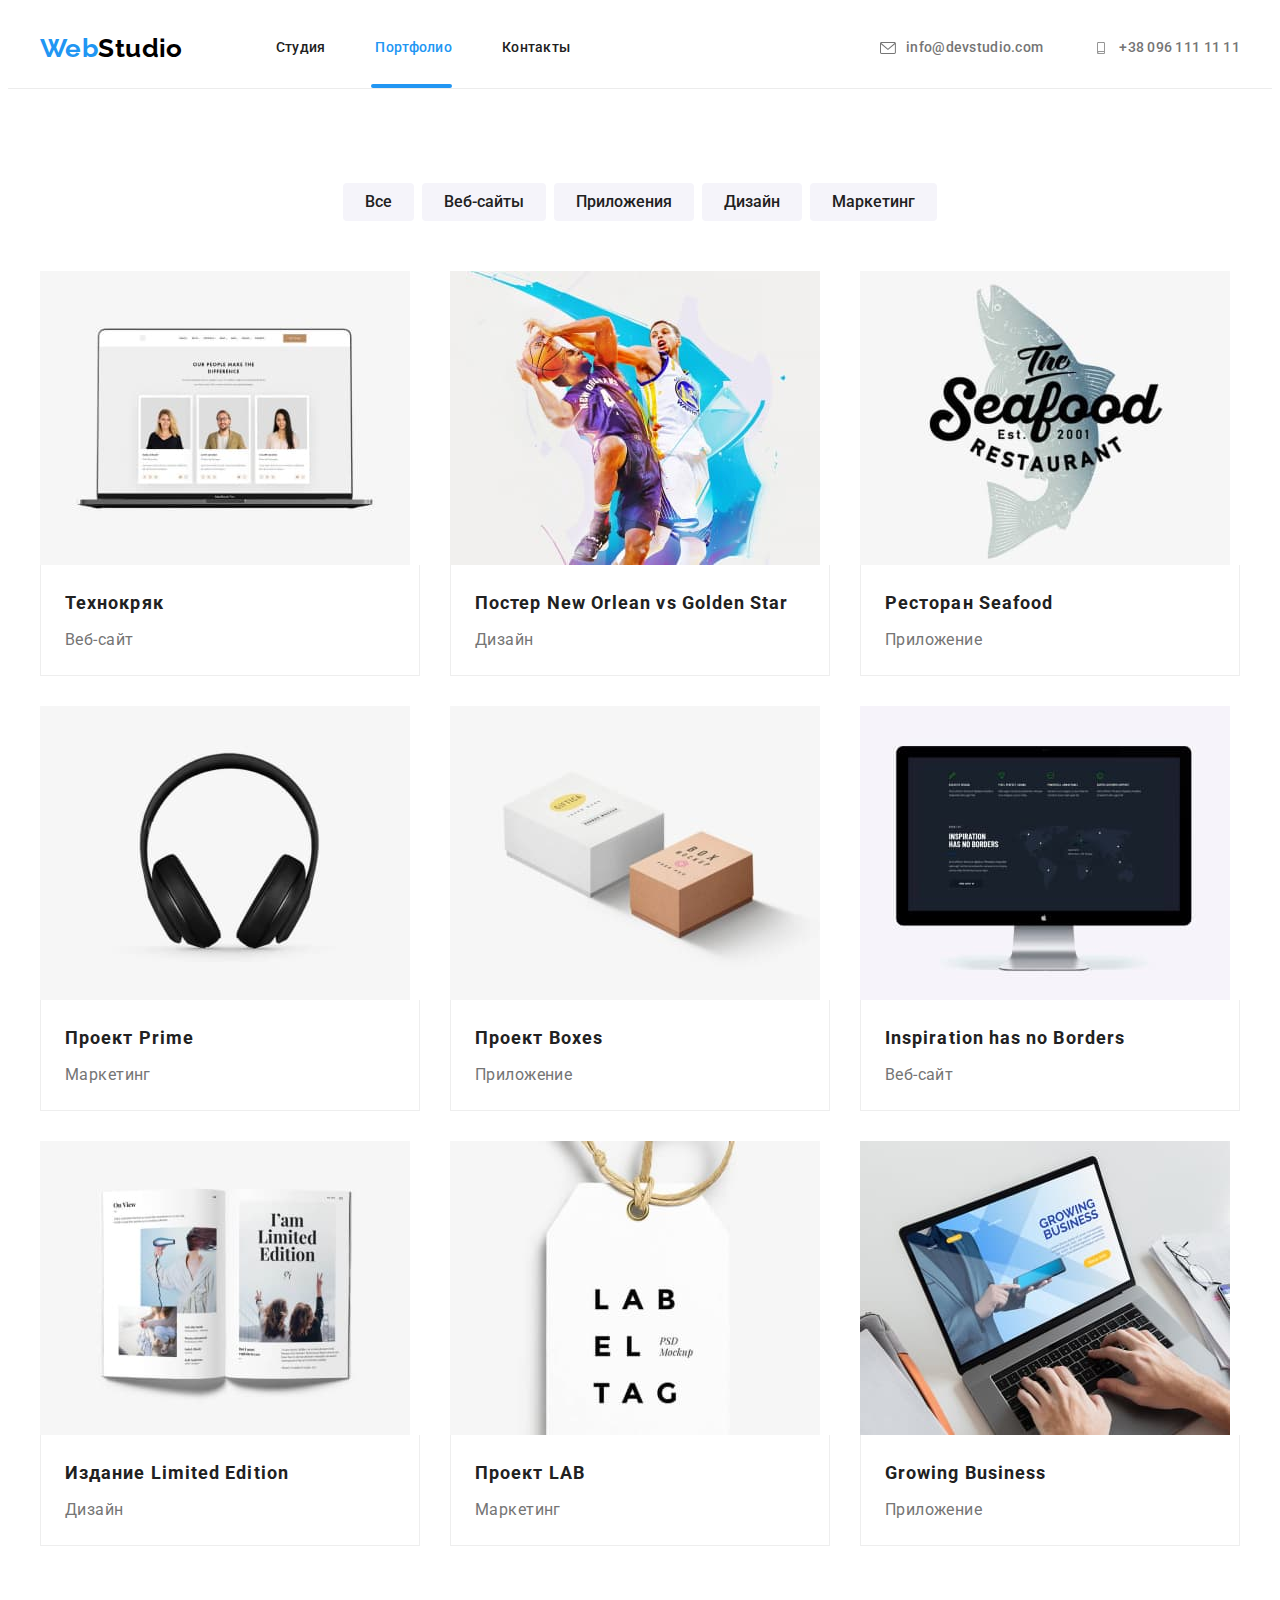
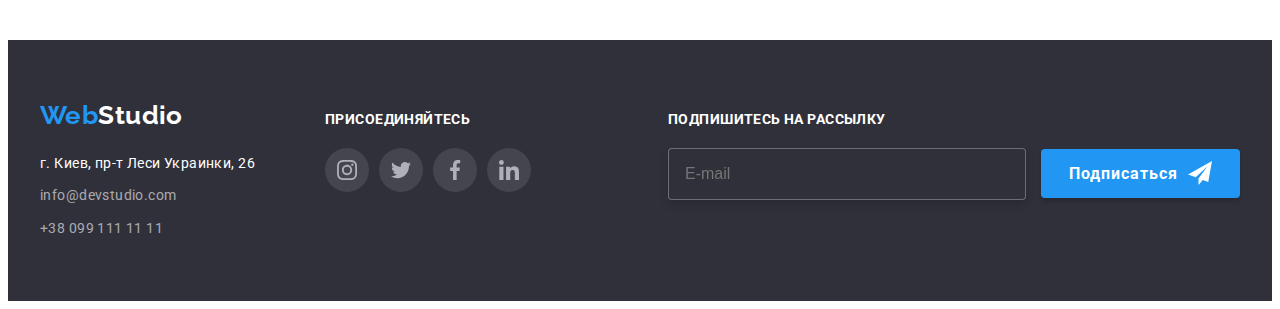
==== commit 3d5eda07: "BEM naming complite" ====
--- a/portfolio.html
+++ b/portfolio.html
@@ -23,13 +23,19 @@
     <header class="header">
       <div class="body__container">
         <nav class="navigation">
-          <a href="./index.html" class="logo logo--color-black header__logo"><span class="logo__web">Web</span>Studio</a>
+          <a href="./index.html" class="logo logo--color-black header__logo"
+            ><span class="logo__web">Web</span>Studio</a
+          >
           <ul class="list navigation__list">
             <li class="navigation__item">
               <a href="./index.html" class="navigation__link">Студия</a>
             </li>
             <li class="navigation__item">
-              <a href="./portfolio.html" class="navigation__link navigation__current-page">Портфолио</a>
+              <a
+                href="./portfolio.html"
+                class="navigation__link navigation__current-page"
+                >Портфолио</a
+              >
             </li>
             <li class="navigation__item">
               <a href="#" class="navigation__link">Контакты</a>
@@ -38,18 +44,33 @@
         </nav>
         <ul class="list header-contact-list">
           <li class="header-contact-list__item">
-            <a href="mailto:info@devstudio.com" class="header-contact-list__link">
-              <svg class="header-contact-list__icon" aria-label="Электронный адрес" width="16px" height="12px">
+            <a
+              href="mailto:info@devstudio.com"
+              class="header-contact-list__link"
+            >
+              <svg
+                class="header-contact-list__icon"
+                aria-label="Электронный адрес"
+                width="16px"
+                height="12px"
+              >
                 <use href="./images/icons.svg#envelope"></use>
               </svg>
-              info@devstudio.com</a>
+              info@devstudio.com</a
+            >
           </li>
           <li class="header-contact-list__item">
             <a href="tel:+380961111111" class="header-contact-list__link">
-              <svg class="header-contact-list__icon" aria-label="Номер телефона" width="16px" height="12px">
+              <svg
+                class="header-contact-list__icon"
+                aria-label="Номер телефона"
+                width="16px"
+                height="12px"
+              >
                 <use href="./images/icons.svg#smartphone"></use>
               </svg>
-              +38 096 111 11 11</a>
+              +38 096 111 11 11</a
+            >
           </li>
         </ul>
       </div>
@@ -57,7 +78,7 @@
     <main>
       <!-- Our portfolio -->
       <section class="section">
-        <div class="container">
+        <div class="body__container">
           <h1 class="visually-hidden">Наше портфолио</h1>
           <h2 class="visually-hidden">Work filter</h2>
           <ul class="work-filter list">
@@ -65,16 +86,22 @@
               <button type="button" class="work-filter__button">Все</button>
             </li>
             <li class="work-filter__item">
-              <button type="button" class="work-filter__button">Веб-сайты</button>
-            </li>
-            <li class="work-filter__item">
-              <button type="button" class="work-filter__button">Приложения</button>
+              <button type="button" class="work-filter__button">
+                Веб-сайты
+              </button>
+            </li>
+            <li class="work-filter__item">
+              <button type="button" class="work-filter__button">
+                Приложения
+              </button>
             </li>
             <li class="work-filter__item">
               <button type="button" class="work-filter__button">Дизайн</button>
             </li>
             <li class="work-filter__item">
-              <button type="button" class="work-filter__button">Маркетинг</button>
+              <button type="button" class="work-filter__button">
+                Маркетинг
+              </button>
             </li>
           </ul>
           <h2 class="visually-hidden">Work list</h2>
@@ -91,9 +118,9 @@
                   </p>
                 </div>
               </div>
-              <div class="work-list-content">
-                <h3 class="work-name">Технокряк</h3>
-                <p class="work-type">Веб-сайт</p>
+              <div class="work-list__content">
+                <h3 class="work-list__name">Технокряк</h3>
+                <p class="work-list__type">Веб-сайт</p>
               </div>
             </li>
             <li class="work-list__item">
@@ -108,9 +135,11 @@
                   </p>
                 </div>
               </div>
-              <div class="work-list-content">
-                <h3 class="work-name">Постер New Orlean vs Golden Star</h3>
-                <p class="work-type">Дизайн</p>
+              <div class="work-list__content">
+                <h3 class="work-list__name">
+                  Постер New Orlean vs Golden Star
+                </h3>
+                <p class="work-list__type">Дизайн</p>
               </div>
             </li>
             <li class="work-list__item">
@@ -125,9 +154,9 @@
                   </p>
                 </div>
               </div>
-              <div class="work-list-content">
-                <h3 class="work-name">Ресторан Seafood</h3>
-                <p class="work-type">Приложение</p>
+              <div class="work-list__content">
+                <h3 class="work-list__name">Ресторан Seafood</h3>
+                <p class="work-list__type">Приложение</p>
               </div>
             </li>
             <li class="work-list__item">
@@ -142,9 +171,9 @@
                   </p>
                 </div>
               </div>
-              <div class="work-list-content">
-                <h3 class="work-name">Проект Prime</h3>
-                <p class="work-type">Маркетинг</p>
+              <div class="work-list__content">
+                <h3 class="work-list__name">Проект Prime</h3>
+                <p class="work-list__type">Маркетинг</p>
               </div>
             </li>
             <li class="work-list__item">
@@ -159,9 +188,9 @@
                   </p>
                 </div>
               </div>
-              <div class="work-list-content">
-                <h3 class="work-name">Проект Boxes</h3>
-                <p class="work-type">Приложение</p>
+              <div class="work-list__content">
+                <h3 class="work-list__name">Проект Boxes</h3>
+                <p class="work-list__type">Приложение</p>
               </div>
             </li>
             <li class="work-list__item">
@@ -176,9 +205,9 @@
                   </p>
                 </div>
               </div>
-              <div class="work-list-content">
-                <h3 class="work-name">Inspiration has no Borders</h3>
-                <p class="work-type">Веб-сайт</p>
+              <div class="work-list__content">
+                <h3 class="work-list__name">Inspiration has no Borders</h3>
+                <p class="work-list__type">Веб-сайт</p>
               </div>
             </li>
             <li class="work-list__item">
@@ -192,9 +221,9 @@
                   </p>
                 </div>
               </div>
-              <div class="work-list-content">
-                <h3 class="work-name">Издание Limited Edition</h3>
-                <p class="work-type">Дизайн</p>
+              <div class="work-list__content">
+                <h3 class="work-list__name">Издание Limited Edition</h3>
+                <p class="work-list__type">Дизайн</p>
               </div>
             </li>
             <li class="work-list__item">
@@ -209,9 +238,9 @@
                   </p>
                 </div>
               </div>
-              <div class="work-list-content">
-                <h3 class="work-name">Проект LAB</h3>
-                <p class="work-type">Маркетинг</p>
+              <div class="work-list__content">
+                <h3 class="work-list__name">Проект LAB</h3>
+                <p class="work-list__type">Маркетинг</p>
               </div>
             </li>
             <li class="work-list__item">
@@ -226,9 +255,9 @@
                   </p>
                 </div>
               </div>
-              <div class="work-list-content">
-                <h3 class="work-name">Growing Business</h3>
-                <p class="work-type">Приложение</p>
+              <div class="work-list__content">
+                <h3 class="work-list__name">Growing Business</h3>
+                <p class="work-list__type">Приложение</p>
               </div>
             </li>
           </ul>
@@ -240,39 +269,60 @@
       <div class="body__container footer__container">
         <div class="address-thumb">
           <a href="./index.html" class="logo logo--color-white">
-            <span class="logo__web">Web</span>Studio</a>
+            <span class="logo__web">Web</span>Studio</a
+          >
           <address class="address">
             г. Киев, пр-т Леси Украинки, 26
-            <a href="mailto:info@devstudio.com" class="address__contacts">info@devstudio.com</a>
-            <a href="tel:+380961111111" class="address__contacts">+38 096 111 11 11</a>
+            <a href="mailto:info@devstudio.com" class="address__contacts"
+              >info@devstudio.com</a
+            >
+            <a href="tel:+380991111111" class="address__contacts"
+              >+38 099 111 11 11</a
+            >
           </address>
         </div>
-        <div class="footer__social-links-thumb">
+        <div class="footer-social-link__s-thumb">
           <p class="footer__title">присоединяйтесь</p>
-          <ul class="footer__social-link-list">
-            <li class="footer__social-link-item">
-              <a href="#" class="social-link footer__social-link" aria-label="иконка instagram">
+          <ul class="footer-social-link__list">
+            <li class="footer-social-link__item">
+              <a
+                href="#"
+                class="social-link footer-social-link"
+                aria-label="иконка instagram"
+              >
                 <svg class="social-link__icon" width="20px" height="20px">
                   <use href="./images/icons.svg#instagram"></use>
                 </svg>
               </a>
             </li>
-            <li class="footer__social-link-item">
-              <a href="#" class="social-link footer__social-link" aria-label="иконка twitter">
+            <li class="footer-social-link__item">
+              <a
+                href="#"
+                class="social-link footer-social-link"
+                aria-label="иконка twitter"
+              >
                 <svg class="social-link__icon" width="20px" height="20px">
                   <use href="./images/icons.svg#twitter"></use>
                 </svg>
               </a>
             </li>
-            <li class="footer__social-link-item">
-              <a href="#" class="social-link footer__social-link" aria-label="иконка facebook">
+            <li class="footer-social-link__item">
+              <a
+                href="#"
+                class="social-link footer-social-link"
+                aria-label="иконка facebook"
+              >
                 <svg class="social-link__icon" width="20px" height="20px">
                   <use href="./images/icons.svg#facebook"></use>
                 </svg>
               </a>
             </li>
-            <li class="footer__social-link-item">
-              <a href="#" class="social-link footer__social-link" aria-label="иконка linkedin">
+            <li class="footer-social-link__item">
+              <a
+                href="#"
+                class="social-link footer-social-link"
+                aria-label="иконка linkedin"
+              >
                 <svg class="social-link__icon" width="20px" height="20px">
                   <use href="./images/icons.svg#linkedin"></use>
                 </svg>
@@ -284,7 +334,12 @@
           <form class="subscribe-form">
             <p class="footer__title">Подпишитесь на рассылку</p>
             <label class="subscribe-form__field">
-              <input type="email" class="subscribe-form__input" name="mail" placeholder="E-mail" />
+              <input
+                type="email"
+                class="subscribe-form__input"
+                name="mail"
+                placeholder="E-mail"
+              />
             </label>
             <button type="submit" class="button subscribe__button">
               Подписаться
--- a/css/styles.css
+++ b/css/styles.css
@@ -664,7 +664,7 @@
   align-items: baseline;
 }
 
-.footer__social-links-thumb {
+.footer-social-link__s-thumb {
   margin-left: 70px;
 }
 
@@ -677,17 +677,17 @@
   color: var(--white-color);
 }
 
-.footer__social-link-list {
+.footer-social-link__list {
   margin: 0;
   padding: 0;
   display: flex;
 }
 
-.footer__social-link-item:not(:last-child) {
+.footer-social-link__item:not(:last-child) {
   margin-right: 10px;
 }
 
-.footer__social-link {
+.footer-social-link {
   background-color: rgba(255, 255, 255, 0.1);
 }
 
@@ -782,13 +782,13 @@
     1px 4px 6px rgba(0, 0, 0, 0.16);
 }
 
-.work-list-content {
+.work-list__content {
   padding: 20px 24px;
   border: 1px solid #eeeeee;
   border-top: none;
 }
 
-.work-name {
+.work-list__name {
   margin-bottom: 4px;
   font-size: 18px;
   line-height: 2;
@@ -796,7 +796,7 @@
   color: var(--heading-color);
 }
 
-.work-type {
+.work-list__type {
   margin-bottom: 0;
   font-size: 16px;
   line-height: 1.87;
